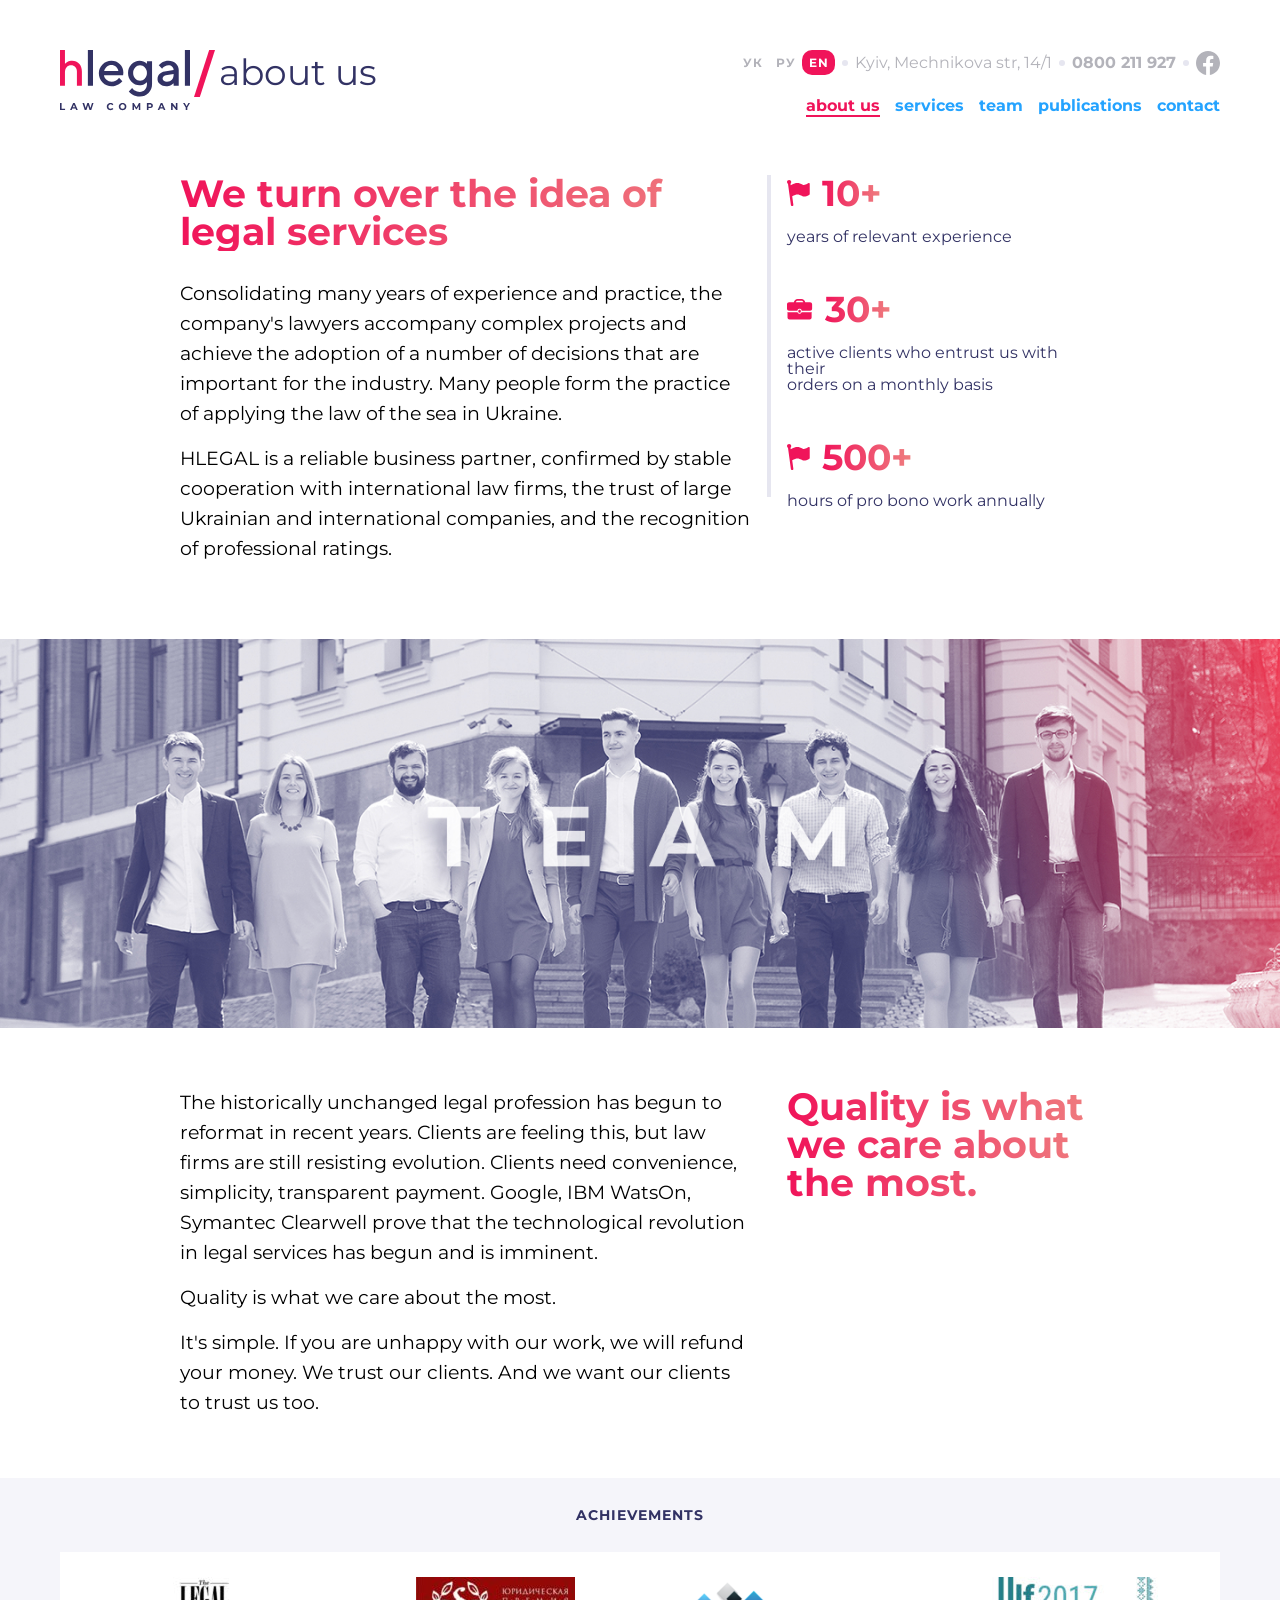
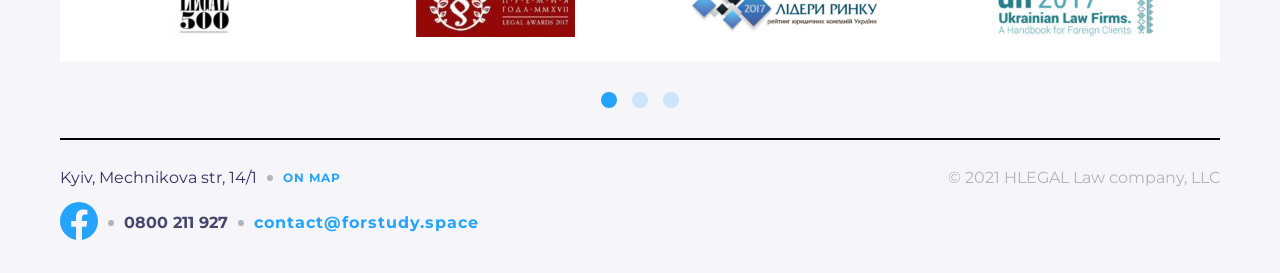
==== index.html @ e045e85e "Fixed footer-devider, some @media CSS rules added" ====
<!DOCTYPE html>
<html lang="en">
<head>
    <meta charset="UTF-8">
    <meta name="viewport" content="width=device-width, initial-scale=1.0">
    <link rel="stylesheet" href="./css/style.css">
    <link rel="preconnect" href="https://fonts.googleapis.com">
    <link rel="preconnect" href="https://fonts.gstatic.com" crossorigin>
    <link href="https://fonts.googleapis.com/css2?family=Montserrat:ital,wght@0,100..900;1,100..900&display=swap" rel="stylesheet">

    <title>Final project</title>

</head>
<body>
    <header class="header">
        <div class="container">
            <div class="header_cover">
                <div class="logo_box">
                    <a href="#"><img src="./img/Logo.svg" alt="logo image"></a>
                    <img class="slash" src="./img/Slash.svg" alt="devider image">
                    <div class="logo_text">
                        about us
                    </div>
                </div>
                <nav class="nav">
                    <div class="language_block">
                        <ul class="language_list">
                            <li><a class="language_btn" href="#">УК</a></li>
                            <li><a class="language_btn" href="#">РУ</a></li>
                            <li><a class="language_btn active" href="#">EN</a></li>
                            <li><a href="https://www.google.com/maps?q=Kyiv,Mechnikova+14/1" target="_blank">Kyiv, Mechnikova str, 14/1</a></li>
                            <li><a style="font-weight: 700;" href="tel:0800211927" >0800 211 927</a></li>
                            <li><a href="#"><img src="./img/Facebook-Header.svg" alt="facebook button"></a></li>
                        </ul>
                    </div>
                    <div class="nav_block">
                        <ul class="nav_block_list">
                            <li class="nav_block_item">
                                <a href="#" class="nav_block_link nav_block_link_active">about us
                                </a>
                            </li>
                            <li class="nav_block_item">
                                <a href="#" class="nav_block_link">services
                                </a>
                            </li>
                            <li class="nav_block_item">
                                <a href="#" class="nav_block_link">team
                                </a>
                            </li>
                            <li class="nav_block_item">
                                <a href="#" class="nav_block_link">publications
                                </a>
                            </li>
                            <li class="nav_block_item">
                                <a href="#" class="nav_block_link">contact
                                </a>
                            </li>
                        </ul>
                    </div>
                </nav>
            </div>
            
        </div>


    </header>
    <main class="main">
        <div class="container main_container">
            <div class="main_cover">
                <h1 class="main_title">
                    We turn over the idea of legal services
                </h1>
                <p class="main_descr">
                    Consolidating many years of experience and practice, the company's lawyers accompany complex projects and achieve the adoption of a number of decisions that are important for the industry. Many people form the practice of applying the law of the sea in Ukraine. 
                </p>
                <p class="main_descr">
                    HLEGAL is a reliable business partner, confirmed by stable <br> cooperation with international law firms, the trust of large Ukrainian and international companies, and the recognition of professional ratings.
                </p>
            </div>
            <div class="main_devider"></div>
            <div class="inform_block">
                <div class="inform_item">
                    <div class="inform_item_cover">
                        <img src="./img/flag_icon.svg" alt="flag icon">
                        <p class="item_counter">10+</p>
                    </div>
                    <p class="inform_item_desr">years of relevant experience</p>
                </div>
                <div class="inform_item">
                    <div class="inform_item_cover">
                        <img src="./img/portfolio_icon.svg" alt="portfolio icon">
                        <p class="item_counter">30+</p>
                    </div>
                    <p class="inform_item_desr">active clients who entrust us with their <br> orders on a monthly basis</p>
                </div>
                <div class="inform_item">
                    <div class="inform_item_cover">
                        <img src="./img/flag_icon.svg" alt="flag icon">
                        <p class="item_counter">500+</p>
                    </div>
                    <p class="inform_item_desr">hours of pro bono work annually</p>
                </div>
            </div>
        </div>
        <div class="team_foto">
            <img src="./img/team_foto.jpg" alt="team foto" class="team_img">
        </div>
        <div class="container main_container">
            <div class="main_cover">
                <p class="main_descr">
                    The historically unchanged legal profession has begun to reformat in recent years. Clients are feeling this, but law firms are still resisting evolution. Clients need convenience, simplicity, transparent payment. Google, IBM WatsOn, Symantec Clearwell prove that the technological revolution in legal services has begun and is imminent.
                </p>
                <p class="main_descr">
                    Quality is what we care about the most.
                </p>
                <p class="main_descr">
                    It's simple. If you are unhappy with our work, we will refund your money. We trust our clients. And we want our clients to trust us too.
                </p>
            </div>
            <div class="main_cover main_cover2">
                <h2 class="main_title">
                    Quality is what we care about the most.
                </h2>
            </div>
        </div>
        <div class="achievements_block">
            <div class="container achievements_container">
                <h3 class="achievements_title">
                    achievements
                </h3>
                <div class="achievements_cover">
                    <div class="achievements_item">
                        <img src="./img/achievements_img/legal.png" alt="legal image">
                    </div>
                    <div class="achievements_item">
                        <img src="./img/achievements_img/award2017.png" alt="award image">
                    </div>
                    <div class="achievements_item">
                        <img src="./img/achievements_img/lider.png" alt="lider image">
                    </div>
                    <div class="achievements_item">
                        <img src="./img/achievements_img/Ulf2017.png" alt="ukrainian law firm image">
                    </div>
                </div>
            </div>
            <div class="circles">
                <button class="circle active" type="button"></button>
                <button class="circle" type="button"></button>
                <button class="circle" type="button"></button>
            </div>
            <div class="container">
                <div class="footer_devider">
            </div>
            </div>
            
        </div>   
    </main>
    <footer class="footer">
        <div class="container">
            <div class="footer_cover">
                <div class="footer_contacts_block">
                    <ul class="footer_contacts">
                        <li> 
                            <a href="№">Kyiv, Mechnikova str, 14/1</a>
                        </li>
                        <li> 
                            <a href="https://www.google.com/maps?q=Kyiv,Mechnikova+14/1" target="_blank">On map</a>
                        </li>
                    </ul>
                    <ul class="footer_contacts footer_contacts_bottom">    
                        <li> 
                            <a href="#"><img src="./img/Facebook-Footer.svg" alt="facebook icon"></a>
                        </li>
                        <li> 
                            <a href="tel:0800211927">0800 211 927</a>
                        </li>
                        <li> 
                            <a href="mailto:contact@forstudy.space">contact@forstudy.space</a>
                        </li>
                    </ul>
                </div>
                <p class="copyright">© 2021 HLEGAL Law company, LLC</p>
            </div>
        </div>
    </footer>

    <script src="./script.js"></script>
</body>
</html>
---- css/style.css ----
* * {
    margin: 0;
    padding: 0;
    box-sizing: border-box;
}

.header {
    background-color: #FFFFFF;
    margin-bottom: 60px;
}

.container {
    max-width: 1439px;
    margin: auto;
}

.header_cover {
    padding: 0px 60px;
    padding-top: 50px;
    display: flex;
    justify-content: space-between;
}

.logo_box {
    display: flex;
}

.logo_text {
    font-family: Montserrat;
    font-weight: 400;
    font-style: Regular;
    font-size: 36px;
    line-height: 100%;
    letter-spacing: 0%;
    color: #323264;
    display: flex;
    padding-top: 4px;
}

.slash {
    padding: 0 4px;
    margin-bottom: auto;
}

.nav {
    display: flex;
    flex-direction: column;
    justify-content: space-between;
}

.language_block {
    height: 25px;
}

.language_list {
    list-style: none;
    margin: 0;
    padding: 0;
    height: 25px;
    display: flex;
    align-items: center;
}

.language_list li {
    display: flex;
    align-items: center;
}

.language_list li a {
    margin: 0;
    padding: 0;
    text-decoration: none;
    font-family: Montserrat;
    font-weight: 400;
    font-size: 16px;
    line-height: 100%;
    letter-spacing: 0%;
    color: #B3B3BA;
    display: flex;
    justify-content: center;
    align-items: center;
}

.language_list li .language_btn {
    font-family: Montserrat;
    font-weight: 700;
    font-size: 12px;
    line-height: 100%;
    letter-spacing: 1px;
    text-align: center;
    color: #B3B3BA;
    height: 25px;
    width: 33px;
}

.language_list li:nth-child(4)::after,
.language_list li:nth-child(3)::after, 
.language_list li:nth-child(5)::after {
    content: '';
    width: 6px;
    height: 6px;
    border-radius: 100%;
    background-color: #E6E6F0;
    margin-left: 7px;
    margin-right: 7px;
}

.language_list li .active {
    background-color: #F0145A;
    height: 25px;
    width: 33px;
    border-radius: 10px;
    color: white;
}

.nav_block {
    margin-top: 16px;
}

.nav_block_list {
    display: flex;
    list-style: none;
    gap: 15px;
    justify-content: flex-end;
}

.nav_block_link {
    text-decoration: none;
    font-family: Montserrat;
    font-weight: 700;
    font-style: Bold;
    font-size: 16px;
    line-height: 100%;
    letter-spacing: 0%;
    color: #24A3FF;

}

.nav_block_link_active {
    color: #F0145A;
    border-bottom: 2px solid #F0145A;
}


.main_container {
    display: flex;
    justify-content: space-between;
    align-items: start;
    padding: 0 180px;
    margin-bottom: 60px;
}

.main_cover {
    max-width: 62%;
}

.main_title {
    font-family: Montserrat;
    font-weight: 700;
    font-size: 38px;
    line-height: 100%;
    letter-spacing: 0%;
    background: linear-gradient(90deg, #F0145A 0%, #EF8080 100%);
    background-clip: text;
    -webkit-background-clip: text;
    -webkit-text-fill-color: transparent;
    margin-bottom: 28px;
}

.main_cover p:first-of-type {
    margin-bottom: 15px
}

.main_cover p:nth-of-type(2) {
    margin-bottom: 15px
}

.main_descr {
    font-family: Montserrat;
    font-weight: 400;
    font-size: 19px;
    line-height: 30px;
    letter-spacing: 0%;
    color: black;
}

.main_devider {
    height: 322px;
    width: 4px;
    background-color: #E6E6F0;
}

.inform_block {
    width: 34%;
    display: flex;
    flex-direction: column;
    gap: 46px;
}

.inform_item_cover {
    display: flex;
    align-items: center;
    gap: 12px;
}

.item_counter {
    background: linear-gradient(90deg, #F0145A 0%, #EF8080 100%);
    background-clip: text;
    -webkit-background-clip: text;
    -webkit-text-fill-color: transparent;
    font-family: Montserrat;
    font-weight: 700;
    font-size: 36px;
    line-height: 100%;
    letter-spacing: 0%;
}

.inform_item_desr {
    font-family: Montserrat;
    font-weight: 400;
    font-size: 16px;
    line-height: 100%;
    letter-spacing: 0%;
    color: #323264;
    padding-top: 18px;
}

.team_foto {
    position: relative;
    width: 100%;
    max-width: 1440px;
    margin: 0 auto;
    /* height: 438px; */
    overflow: hidden;
    margin-bottom: 60px;
}

.team_img {
    width: 100%;
    height: 100%;
    object-fit: cover; 
    display: block;
}

.main_cover2 {
    max-width: 34%;
}

.achievements_block {
    background-color: #F5F5FA;
}

.achievements_container {
    padding: 0 60px;
}


.achievements_title {
    padding: 30px 0;
    text-align: center;
    font-family: Montserrat;
    font-weight: 700;
    font-size: 14px;
    line-height: 100%;
    letter-spacing: 1px;
    text-transform: uppercase;
    color: #323264;
}

.achievements_cover {
    display: flex;
    justify-content: space-between;
    margin-bottom: 30px;
}

.achievements_item {
    height: 110px;
    width: 300px;
    background-color: white;
    display: flex;
    align-items: center;
    justify-content: center;
}   

.circles {
    display: flex;
    align-items: center;
    justify-content: center;
    gap: 15px;
    padding-bottom: 30px;
}

.circle {
    width: 16px;
    height: 16px;
    background-color: #24A3FF;
    border-radius: 50%;
    border: none;
    opacity: 0.2;
    cursor: pointer;
}

.circle:hover {
    background-color: #24A3FF;
    opacity: 0.6;
}

.circle.active {
    background: #24A3FF;
    opacity: 1;
}



.footer_devider {
    height: 2px;
    max-width: 100%;
    background-color: #E6E6F0;
    background-color: black;
    margin: 0 60px;
}

.footer {
    background-color: #F5F5FA;
    padding-top: 30px;
}

.footer_cover {
    padding: 0 60px;
    display: flex;
    justify-content: space-between;
}

.footer_contacts_block {
    display: flex;
    flex-direction: column;
    gap: 16px;
}

.footer_contacts {
    display: flex;
    align-items: center;
    list-style: none;
}

.footer_contacts li {
    display: flex;
    align-items: center;
}

.footer_contacts li a {
    text-decoration: none;
}

.footer_contacts li:not(:last-child)::after {
    content: "";
    width: 6px;
    height: 6px;
    border-radius: 50%;
    background: #B3B3BA;
    margin: 0 10px;
}

.footer_contacts li:first-child a {
    font-family: Montserrat;
    font-weight: 400;
    font-size: 16px;
    line-height: 100%;
    letter-spacing: 0%;
    color: #323264;
}

.footer_contacts li:last-child a {
    font-family: Montserrat;
    font-weight: 700;
    font-size: 12px;
    line-height: 100%;
    letter-spacing: 1px;
    text-transform: uppercase;
    color: #24A3FF;
}

.footer_contacts_bottom {
    padding-bottom: 30px;
}

.footer_contacts_bottom li:nth-child(2) a {
    font-family: Montserrat;
    font-weight: 700;
    font-size: 16px;
    line-height: 100%;
    letter-spacing: 0%;
    color: #46466E;
}

.footer_contacts_bottom li:last-child a {
    font-family: Montserrat;
    font-weight: 700;
    font-size: 16px;
    line-height: 100%;
    letter-spacing: 0%;
    color: #24A3FF;
    text-transform: lowercase;
}

.copyright {
    font-family: Montserrat;
    font-weight: 400;
    font-size: 16px;
    line-height: 100%;
    letter-spacing: 0px;
    color: #B3B3BA;
}

@media (max-width: 1024px) {
    .container {
        max-width: 904px;
    }

    .header_cover {
        padding-left: 0;
        padding-right: 0;
    }
    .main_container {
        padding-left: 0;
        padding-right: 0;
    }

    .team_foto {
        max-width: 1024px;
        width: 100%;
    }





    .footer_devider {

    }
}
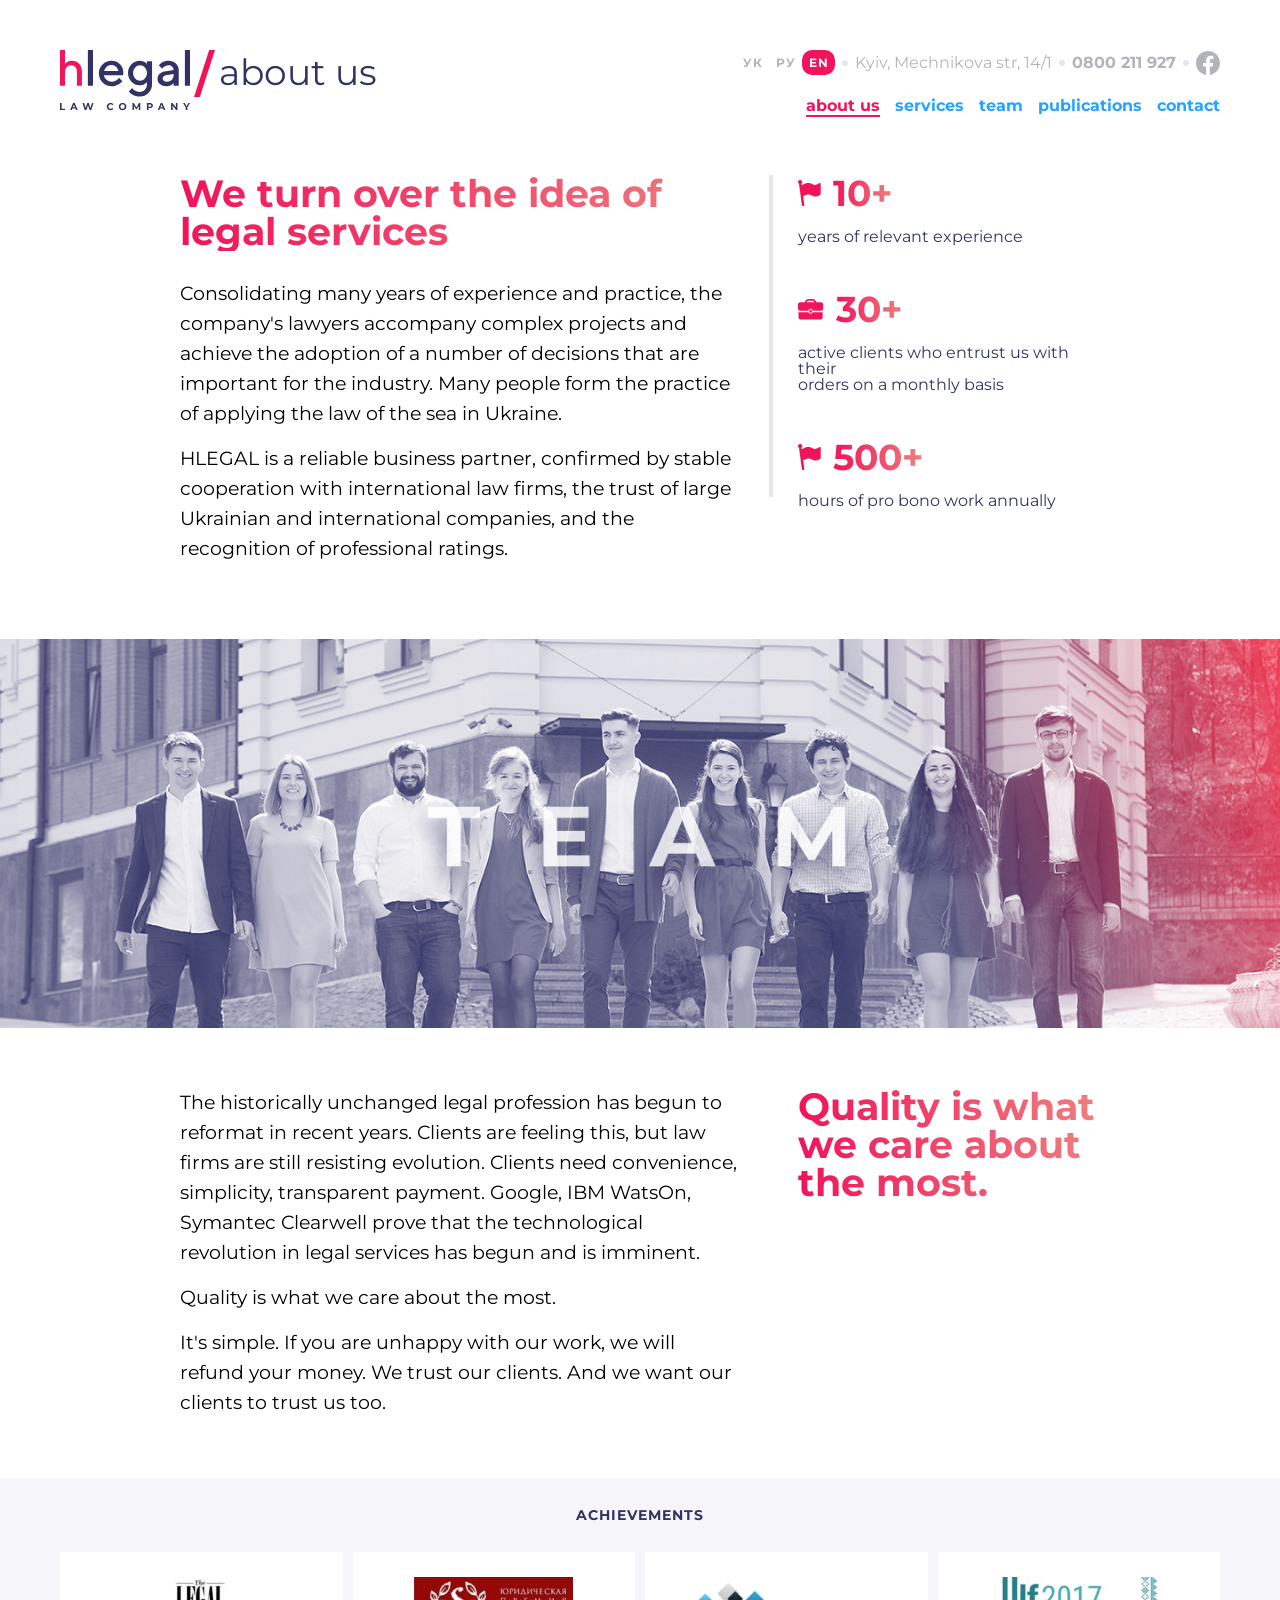
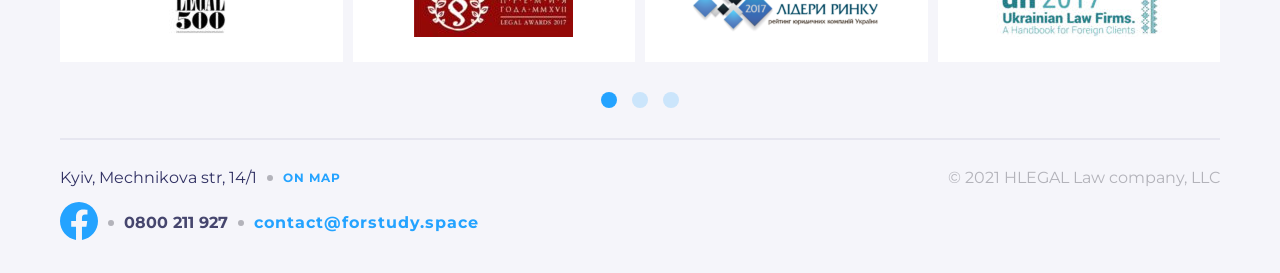
==== commit bec1c78d: "Translation for about page added" ====
--- a/index.html
+++ b/index.html
@@ -18,17 +18,18 @@
                 <div class="logo_box">
                     <a href="#"><img src="./img/Logo.svg" alt="logo image"></a>
                     <img class="slash" src="./img/Slash.svg" alt="devider image">
-                    <div class="logo_text">
+                    <div class="logo_text" data-i18n="header.pageTitle">
                         about us
                     </div>
                 </div>
                 <nav class="nav">
                     <div class="language_block">
                         <ul class="language_list">
-                            <li><a class="language_btn" href="#">УК</a></li>
-                            <li><a class="language_btn" href="#">РУ</a></li>
-                            <li><a class="language_btn active" href="#">EN</a></li>
-                            <li><a href="https://www.google.com/maps?q=Kyiv,Mechnikova+14/1" target="_blank">Kyiv, Mechnikova str, 14/1</a></li>
+                            <li><a class="language_btn" data-lang="uk" href="#">УК</a></li>
+                            <li><a class="language_btn" data-lang="ru" href="#">РУ</a></li>
+                            <li><a class="language_btn active" data-lang="en" href="#">EN</a></li>
+                            <li><a data-i18n="header.address"
+                                 href="https://www.google.com/maps?q=Kyiv,Mechnikova+14/1" target="_blank">Kyiv, Mechnikova str, 14/1</a></li>
                             <li><a style="font-weight: 700;" href="tel:0800211927" >0800 211 927</a></li>
                             <li><a href="#"><img src="./img/Facebook-Header.svg" alt="facebook button"></a></li>
                         </ul>
@@ -36,23 +37,23 @@
                     <div class="nav_block">
                         <ul class="nav_block_list">
                             <li class="nav_block_item">
-                                <a href="#" class="nav_block_link nav_block_link_active">about us
+                                <a href="#" class="nav_block_link nav_block_link_active" data-i18n="nav.about">about us
                                 </a>
                             </li>
                             <li class="nav_block_item">
-                                <a href="#" class="nav_block_link">services
+                                <a href="#" class="nav_block_link" data-i18n="nav.services">services
                                 </a>
                             </li>
                             <li class="nav_block_item">
-                                <a href="#" class="nav_block_link">team
+                                <a href="#" class="nav_block_link" data-i18n="nav.team">team
                                 </a>
                             </li>
                             <li class="nav_block_item">
-                                <a href="#" class="nav_block_link">publications
+                                <a href="#" class="nav_block_link" data-i18n="nav.publications">publications
                                 </a>
                             </li>
                             <li class="nav_block_item">
-                                <a href="#" class="nav_block_link">contact
+                                <a href="#" class="nav_block_link" data-i18n="nav.contact">contact
                                 </a>
                             </li>
                         </ul>
@@ -67,13 +68,13 @@
     <main class="main">
         <div class="container main_container">
             <div class="main_cover">
-                <h1 class="main_title">
+                <h1 class="main_title" data-i18n="hero.title">
                     We turn over the idea of legal services
                 </h1>
-                <p class="main_descr">
+                <p class="main_descr" data-i18n="hero.text1">
                     Consolidating many years of experience and practice, the company's lawyers accompany complex projects and achieve the adoption of a number of decisions that are important for the industry. Many people form the practice of applying the law of the sea in Ukraine. 
                 </p>
-                <p class="main_descr">
+                <p class="main_descr" data-i18n="hero.text2">
                     HLEGAL is a reliable business partner, confirmed by stable <br> cooperation with international law firms, the trust of large Ukrainian and international companies, and the recognition of professional ratings.
                 </p>
             </div>
@@ -84,21 +85,21 @@
                         <img src="./img/flag_icon.svg" alt="flag icon">
                         <p class="item_counter">10+</p>
                     </div>
-                    <p class="inform_item_desr">years of relevant experience</p>
+                    <p class="inform_item_desr" data-i18n="stats.exp">years of relevant experience</p>
                 </div>
                 <div class="inform_item">
                     <div class="inform_item_cover">
                         <img src="./img/portfolio_icon.svg" alt="portfolio icon">
                         <p class="item_counter">30+</p>
                     </div>
-                    <p class="inform_item_desr">active clients who entrust us with their <br> orders on a monthly basis</p>
+                    <p class="inform_item_desr" data-i18n="stats.clients">active clients who entrust us with their <br> orders on a monthly basis</p>
                 </div>
                 <div class="inform_item">
                     <div class="inform_item_cover">
                         <img src="./img/flag_icon.svg" alt="flag icon">
                         <p class="item_counter">500+</p>
                     </div>
-                    <p class="inform_item_desr">hours of pro bono work annually</p>
+                    <p class="inform_item_desr" data-i18n="stats.probono">hours of pro bono work annually</p>
                 </div>
             </div>
         </div>
@@ -107,25 +108,25 @@
         </div>
         <div class="container main_container">
             <div class="main_cover">
-                <p class="main_descr">
+                <p class="main_descr" data-i18n="bottom.text1">
                     The historically unchanged legal profession has begun to reformat in recent years. Clients are feeling this, but law firms are still resisting evolution. Clients need convenience, simplicity, transparent payment. Google, IBM WatsOn, Symantec Clearwell prove that the technological revolution in legal services has begun and is imminent.
                 </p>
-                <p class="main_descr">
+                <p class="main_descr" data-i18n="bottom.text2">
                     Quality is what we care about the most.
                 </p>
-                <p class="main_descr">
+                <p class="main_descr" data-i18n="bottom.text3">
                     It's simple. If you are unhappy with our work, we will refund your money. We trust our clients. And we want our clients to trust us too.
                 </p>
             </div>
             <div class="main_cover main_cover2">
-                <h2 class="main_title">
+                <h2 class="main_title" data-i18n="bottom.title">
                     Quality is what we care about the most.
                 </h2>
             </div>
         </div>
         <div class="achievements_block">
             <div class="container achievements_container">
-                <h3 class="achievements_title">
+                <h3 class="achievements_title" data-i18n="achievements.title">
                     achievements
                 </h3>
                 <div class="achievements_cover">
@@ -161,10 +162,10 @@
                 <div class="footer_contacts_block">
                     <ul class="footer_contacts">
                         <li> 
-                            <a href="№">Kyiv, Mechnikova str, 14/1</a>
+                            <a data-i18n="footer.address" href="№">Kyiv, Mechnikova str, 14/1</a>
                         </li>
                         <li> 
-                            <a href="https://www.google.com/maps?q=Kyiv,Mechnikova+14/1" target="_blank">On map</a>
+                            <a data-i18n="footer.map" href="https://www.google.com/maps?q=Kyiv,Mechnikova+14/1" target="_blank">On map</a>
                         </li>
                     </ul>
                     <ul class="footer_contacts footer_contacts_bottom">    
--- a/css/style.css
+++ b/css/style.css
@@ -151,7 +151,7 @@
 }
 
 .main_cover {
-    max-width: 62%;
+    max-width: 61.29%;
 }
 
 .main_title {
@@ -191,7 +191,7 @@
 }
 
 .inform_block {
-    width: 34%;
+    width: 32.777%;
     display: flex;
     flex-direction: column;
     gap: 46px;
@@ -243,7 +243,8 @@
 }
 
 .main_cover2 {
-    max-width: 34%;
+    max-width: 32.777%;
+    width: 100%;
 }
 
 .achievements_block {
@@ -271,11 +272,13 @@
     display: flex;
     justify-content: space-between;
     margin-bottom: 30px;
+    gap: 10px;
 }
 
 .achievements_item {
     height: 110px;
-    width: 300px;
+    max-width: 300px;
+    width: 100%;
     background-color: white;
     display: flex;
     align-items: center;
@@ -316,7 +319,6 @@
     height: 2px;
     max-width: 100%;
     background-color: #E6E6F0;
-    background-color: black;
     margin: 0 60px;
 }
 
@@ -421,21 +423,55 @@
         padding-left: 0;
         padding-right: 0;
     }
+
     .main_container {
         padding-left: 0;
         padding-right: 0;
     }
 
+    .main_cover {
+        max-width: 54%;
+        width: 100%;
+    }
+
+    .main_cover2 {
+         max-width: 40%;
+        width: 100%;
+    }
+
+    .inform_block {
+        max-width: 39%;
+        width: 100%;
+    }
+
     .team_foto {
         max-width: 1024px;
         width: 100%;
     }
 
-
-
-
+    .achievements_container {
+        padding: 0;
+    }
+
+    .achievements_cover {
+        gap: 10px;
+    }
+
+    .achievements_item {
+        max-width: 196px;
+    }
 
     .footer_devider {
-
+        margin: 0;
+    }
+
+    .footer_cover {
+        padding: 0;
+    }
+}
+
+@media (max-width: 930px) {
+    .container {
+        padding: 0 10px;
     }
 }
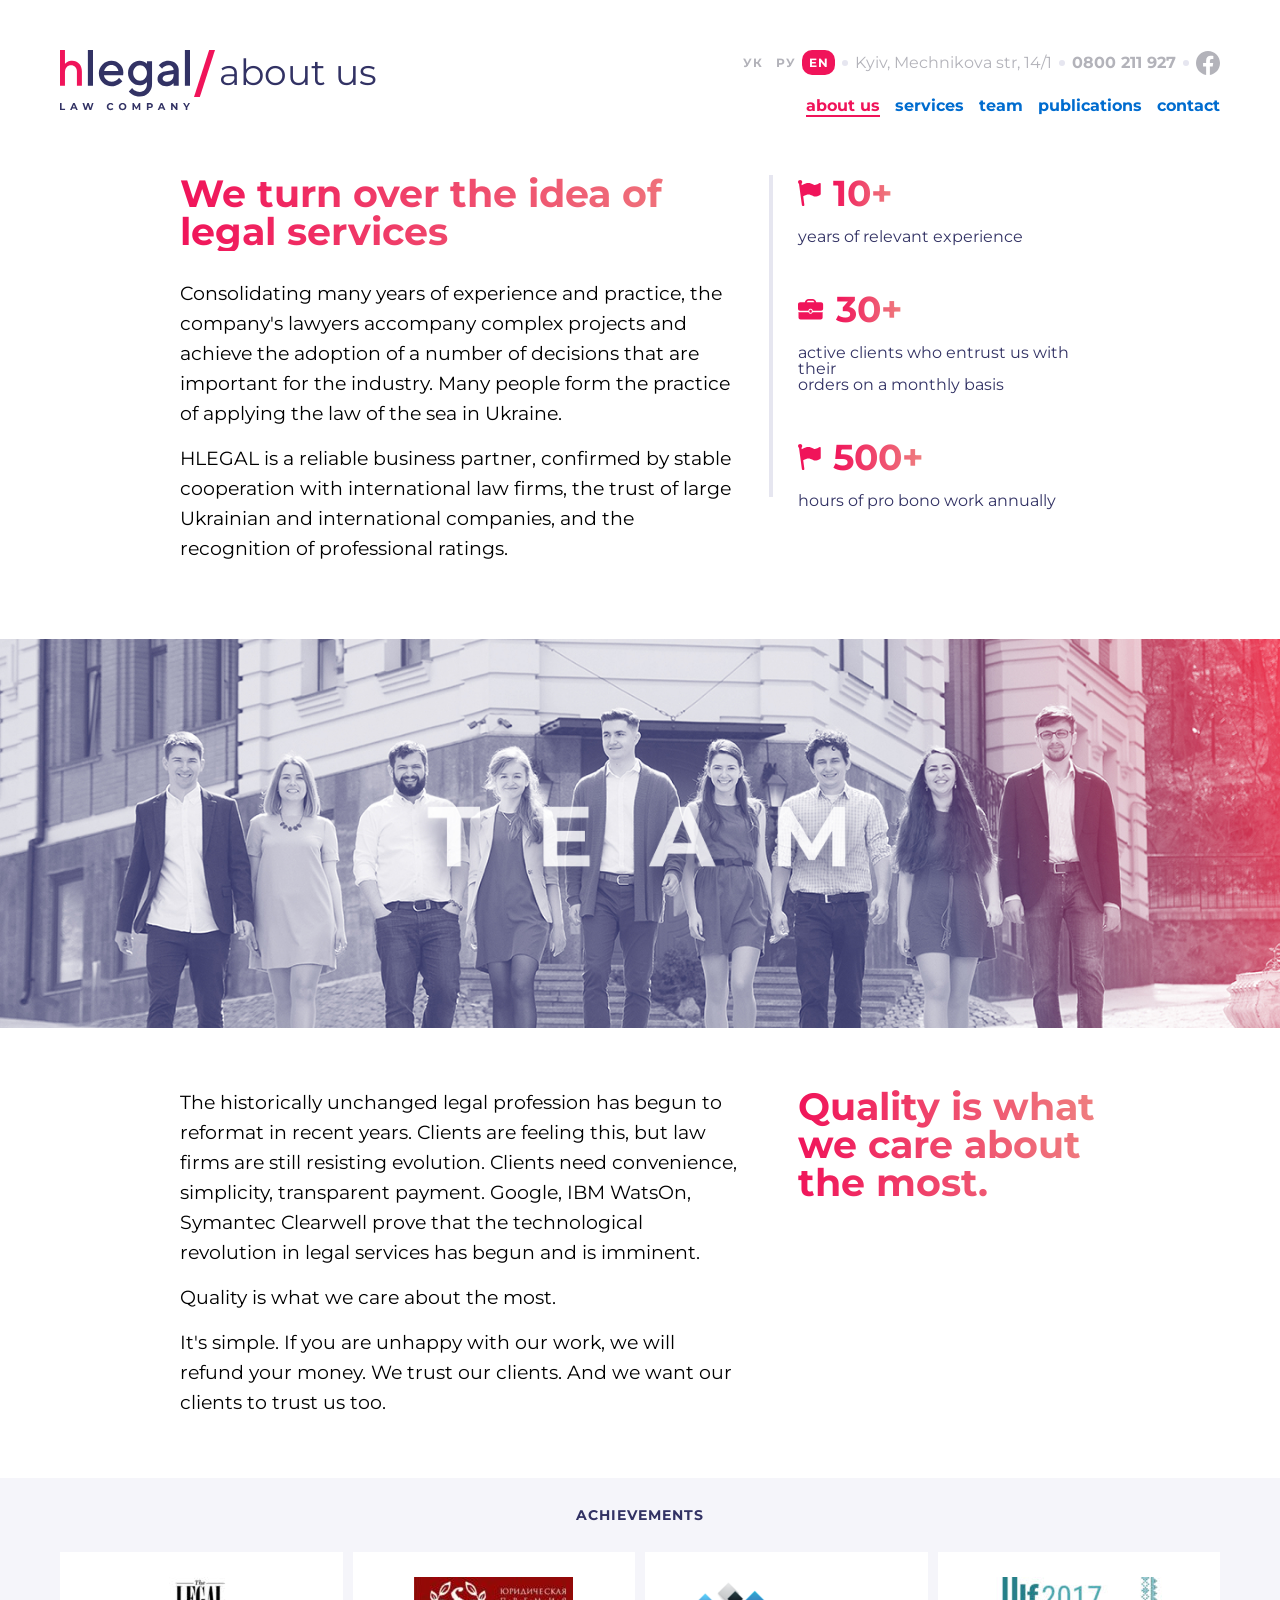
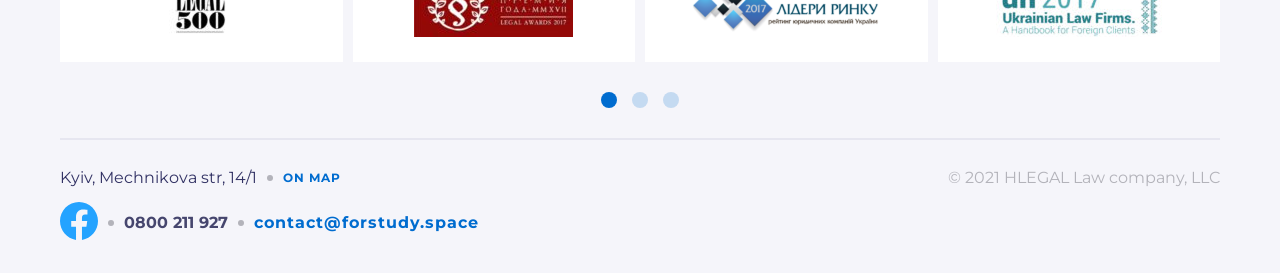
==== commit 7145a93e: "Sass used, new pages created" ====
--- a/index.html
+++ b/index.html
@@ -3,7 +3,7 @@
 <head>
     <meta charset="UTF-8">
     <meta name="viewport" content="width=device-width, initial-scale=1.0">
-    <link rel="stylesheet" href="./css/style.css">
+    <link rel="stylesheet" href="./css/styles.css">
     <link rel="preconnect" href="https://fonts.googleapis.com">
     <link rel="preconnect" href="https://fonts.gstatic.com" crossorigin>
     <link href="https://fonts.googleapis.com/css2?family=Montserrat:ital,wght@0,100..900;1,100..900&display=swap" rel="stylesheet">
@@ -45,7 +45,7 @@
                                 </a>
                             </li>
                             <li class="nav_block_item">
-                                <a href="#" class="nav_block_link" data-i18n="nav.team">team
+                                <a href="./pages/team.html" class="nav_block_link" data-i18n="nav.team">team
                                 </a>
                             </li>
                             <li class="nav_block_item">
--- a/css/styles.css
+++ b/css/styles.css
@@ -0,0 +1,535 @@
+* * {
+  margin: 0;
+  padding: 0;
+  box-sizing: border-box;
+}
+
+.header {
+  background-color: #FFFFFF;
+  margin-bottom: 60px;
+}
+
+.container {
+  max-width: 1439px;
+  margin: auto;
+}
+
+.header_cover {
+  padding: 0px 60px;
+  padding-top: 50px;
+  display: flex;
+  justify-content: space-between;
+}
+
+.logo_box {
+  display: flex;
+}
+
+.logo_text {
+  font-family: Montserrat;
+  font-weight: 400;
+  font-style: Regular;
+  font-size: 36px;
+  line-height: 100%;
+  letter-spacing: 0%;
+  color: #323264;
+  display: flex;
+  padding-top: 4px;
+}
+
+.slash {
+  padding: 0 4px;
+  margin-bottom: auto;
+}
+
+.nav {
+  display: flex;
+  flex-direction: column;
+  justify-content: space-between;
+}
+
+.language_block {
+  height: 25px;
+}
+
+.language_list {
+  list-style: none;
+  margin: 0;
+  padding: 0;
+  height: 25px;
+  display: flex;
+  align-items: center;
+}
+
+.language_list li {
+  display: flex;
+  align-items: center;
+}
+
+.language_list li a {
+  margin: 0;
+  padding: 0;
+  text-decoration: none;
+  font-family: Montserrat;
+  font-weight: 400;
+  font-size: 16px;
+  line-height: 100%;
+  letter-spacing: 0%;
+  color: #B3B3BA;
+  display: flex;
+  justify-content: center;
+  align-items: center;
+}
+
+.language_list li .language_btn {
+  font-family: Montserrat;
+  font-weight: 700;
+  font-size: 12px;
+  line-height: 100%;
+  letter-spacing: 1px;
+  text-align: center;
+  color: #B3B3BA;
+  height: 25px;
+  width: 33px;
+}
+
+.language_list li:nth-child(4)::after,
+.language_list li:nth-child(3)::after,
+.language_list li:nth-child(5)::after {
+  content: "";
+  width: 6px;
+  height: 6px;
+  border-radius: 100%;
+  background-color: #E6E6F0;
+  margin-left: 7px;
+  margin-right: 7px;
+}
+
+.language_list li .active {
+  background-color: #F0145A;
+  height: 25px;
+  width: 33px;
+  border-radius: 10px;
+  color: white;
+}
+
+.nav_block {
+  margin-top: 16px;
+}
+
+.nav_block_list {
+  display: flex;
+  list-style: none;
+  gap: 15px;
+  justify-content: flex-end;
+}
+
+.nav_block_link {
+  text-decoration: none;
+  font-family: Montserrat;
+  font-weight: 700;
+  font-style: Bold;
+  font-size: 16px;
+  line-height: 100%;
+  letter-spacing: 0%;
+  color: #006CCF;
+}
+
+.nav_block_link_active {
+  color: #F0145A;
+  border-bottom: 2px solid #F0145A;
+}
+
+.main_container {
+  display: flex;
+  justify-content: space-between;
+  align-items: start;
+  padding: 0 180px;
+  margin-bottom: 60px;
+}
+
+.main_cover {
+  max-width: 61.29%;
+}
+
+.main_title {
+  font-family: Montserrat;
+  font-weight: 700;
+  font-size: 38px;
+  line-height: 100%;
+  letter-spacing: 0%;
+  background: linear-gradient(90deg, #F0145A 0%, #EF8080 100%);
+  background-clip: text;
+  -webkit-background-clip: text;
+  -webkit-text-fill-color: transparent;
+  margin-bottom: 28px;
+}
+
+.main_cover p:first-of-type {
+  margin-bottom: 15px;
+}
+
+.main_cover p:nth-of-type(2) {
+  margin-bottom: 15px;
+}
+
+.main_descr {
+  font-family: Montserrat;
+  font-weight: 400;
+  font-size: 19px;
+  line-height: 30px;
+  letter-spacing: 0%;
+  color: black;
+}
+
+.main_devider {
+  height: 322px;
+  width: 4px;
+  background-color: #E6E6F0;
+}
+
+.inform_block {
+  width: 32.777%;
+  display: flex;
+  flex-direction: column;
+  gap: 46px;
+}
+
+.inform_item_cover {
+  display: flex;
+  align-items: center;
+  gap: 12px;
+}
+
+.item_counter {
+  background: linear-gradient(90deg, #F0145A 0%, #EF8080 100%);
+  background-clip: text;
+  -webkit-background-clip: text;
+  -webkit-text-fill-color: transparent;
+  font-family: Montserrat;
+  font-weight: 700;
+  font-size: 36px;
+  line-height: 100%;
+  letter-spacing: 0%;
+}
+
+.inform_item_desr {
+  font-family: Montserrat;
+  font-weight: 400;
+  font-size: 16px;
+  line-height: 100%;
+  letter-spacing: 0%;
+  color: #323264;
+  padding-top: 18px;
+}
+
+.team_foto {
+  position: relative;
+  width: 100%;
+  max-width: 1440px;
+  margin: 0 auto;
+  /* height: 438px; */
+  overflow: hidden;
+  margin-bottom: 60px;
+}
+
+.team_img {
+  width: 100%;
+  height: 100%;
+  object-fit: cover;
+  display: block;
+}
+
+.main_cover2 {
+  max-width: 32.777%;
+  width: 100%;
+}
+
+.achievements_block {
+  background-color: #F5F5FA;
+}
+
+.achievements_container {
+  padding: 0 60px;
+}
+
+.achievements_title {
+  padding: 30px 0;
+  text-align: center;
+  font-family: Montserrat;
+  font-weight: 700;
+  font-size: 14px;
+  line-height: 100%;
+  letter-spacing: 1px;
+  text-transform: uppercase;
+  color: #323264;
+}
+
+.achievements_cover {
+  display: flex;
+  justify-content: space-between;
+  margin-bottom: 30px;
+  gap: 10px;
+}
+
+.achievements_item {
+  height: 110px;
+  max-width: 300px;
+  width: 100%;
+  background-color: white;
+  display: flex;
+  align-items: center;
+  justify-content: center;
+}
+
+.circles {
+  display: flex;
+  align-items: center;
+  justify-content: center;
+  gap: 15px;
+  padding-bottom: 30px;
+}
+
+.circle {
+  width: 16px;
+  height: 16px;
+  background-color: #006CCF;
+  border-radius: 50%;
+  border: none;
+  opacity: 0.2;
+  cursor: pointer;
+}
+
+.circle:hover {
+  background-color: #006CCF;
+  opacity: 0.6;
+}
+
+.circle.active {
+  background: #006CCF;
+  opacity: 1;
+}
+
+.footer_devider {
+  height: 2px;
+  max-width: 100%;
+  background-color: #E6E6F0;
+  margin: 0 60px;
+}
+
+.footer {
+  background-color: #F5F5FA;
+  padding-top: 30px;
+}
+
+.footer_cover {
+  padding: 0 60px;
+  display: flex;
+  justify-content: space-between;
+}
+
+.footer_contacts_block {
+  display: flex;
+  flex-direction: column;
+  gap: 16px;
+}
+
+.footer_contacts {
+  display: flex;
+  align-items: center;
+  list-style: none;
+}
+
+.footer_contacts li {
+  display: flex;
+  align-items: center;
+}
+
+.footer_contacts li a {
+  text-decoration: none;
+}
+
+.footer_contacts li:not(:last-child)::after {
+  content: "";
+  width: 6px;
+  height: 6px;
+  border-radius: 50%;
+  background: #B3B3BA;
+  margin: 0 10px;
+}
+
+.footer_contacts li:first-child a {
+  font-family: Montserrat;
+  font-weight: 400;
+  font-size: 16px;
+  line-height: 100%;
+  letter-spacing: 0%;
+  color: #323264;
+}
+
+.footer_contacts li:last-child a {
+  font-family: Montserrat;
+  font-weight: 700;
+  font-size: 12px;
+  line-height: 100%;
+  letter-spacing: 1px;
+  text-transform: uppercase;
+  color: #006CCF;
+}
+
+.footer_contacts_bottom {
+  padding-bottom: 30px;
+}
+
+.footer_contacts_bottom li:nth-child(2) a {
+  font-family: Montserrat;
+  font-weight: 700;
+  font-size: 16px;
+  line-height: 100%;
+  letter-spacing: 0%;
+  color: #46466E;
+}
+
+.footer_contacts_bottom li:last-child a {
+  font-family: Montserrat;
+  font-weight: 700;
+  font-size: 16px;
+  line-height: 100%;
+  letter-spacing: 0%;
+  color: #006CCF;
+  text-transform: lowercase;
+}
+
+.copyright {
+  font-family: Montserrat;
+  font-weight: 400;
+  font-size: 16px;
+  line-height: 100%;
+  letter-spacing: 0px;
+  color: #B3B3BA;
+}
+
+@media (max-width: 1024px) {
+  .container {
+    max-width: 904px;
+  }
+  .header_cover {
+    padding-left: 0;
+    padding-right: 0;
+  }
+  .main_container {
+    padding-left: 0;
+    padding-right: 0;
+  }
+  .main_cover {
+    max-width: 54%;
+    width: 100%;
+  }
+  .main_cover2 {
+    max-width: 40%;
+    width: 100%;
+  }
+  .inform_block {
+    max-width: 39%;
+    width: 100%;
+  }
+  .team_foto {
+    max-width: 1024px;
+    width: 100%;
+  }
+  .achievements_container {
+    padding: 0;
+  }
+  .achievements_cover {
+    gap: 10px;
+  }
+  .achievements_item {
+    max-width: 196px;
+  }
+  .footer_devider {
+    margin: 0;
+  }
+  .footer_cover {
+    padding: 0;
+  }
+}
+@media (max-width: 930px) {
+  .container {
+    padding: 0 10px;
+  }
+}
+/* 21.04.2026 new adaptation */
+@media (max-width: 768px) {
+  .container {
+    width: 100%;
+    padding: 0 60px;
+  }
+  .header_cover {
+    display: grid;
+    grid-template-areas: "top" "logo" "menu";
+    row-gap: 30px;
+    padding: 50px 0 0;
+  }
+  .logo_box {
+    grid-area: logo;
+    align-items: flex-start;
+  }
+  .nav {
+    display: contents;
+  }
+  .language_block {
+    grid-area: top;
+  }
+  .nav_block {
+    grid-area: menu;
+    margin-top: 0;
+  }
+  .language_list {
+    flex-wrap: wrap;
+    justify-content: flex-start;
+    height: auto;
+  }
+  .nav_block_list {
+    justify-content: flex-start;
+    flex-wrap: wrap;
+    gap: 15px;
+  }
+  .logo_text {
+    font-size: 32px;
+  }
+  .slash {
+    height: 40px;
+    width: auto;
+  }
+  .main_container {
+    flex-wrap: wrap;
+    gap: 30px;
+  }
+  .main_cover {
+    max-width: 100%;
+  }
+  .inform_block {
+    max-width: 94%;
+  }
+  .achievements_item {
+    max-width: 132px;
+    max-height: 90px;
+  }
+  .achievements_item img {
+    max-width: 100%;
+    height: 40px;
+  }
+  .footer_cover {
+    flex-wrap: wrap;
+  }
+  .footer_cover p {
+    margin: auto;
+    padding-bottom: 30px;
+  }
+  .footer_contacts_block {
+    margin: auto;
+    gap: 21px;
+  }
+}
+
+/*# sourceMappingURL=styles.css.map */
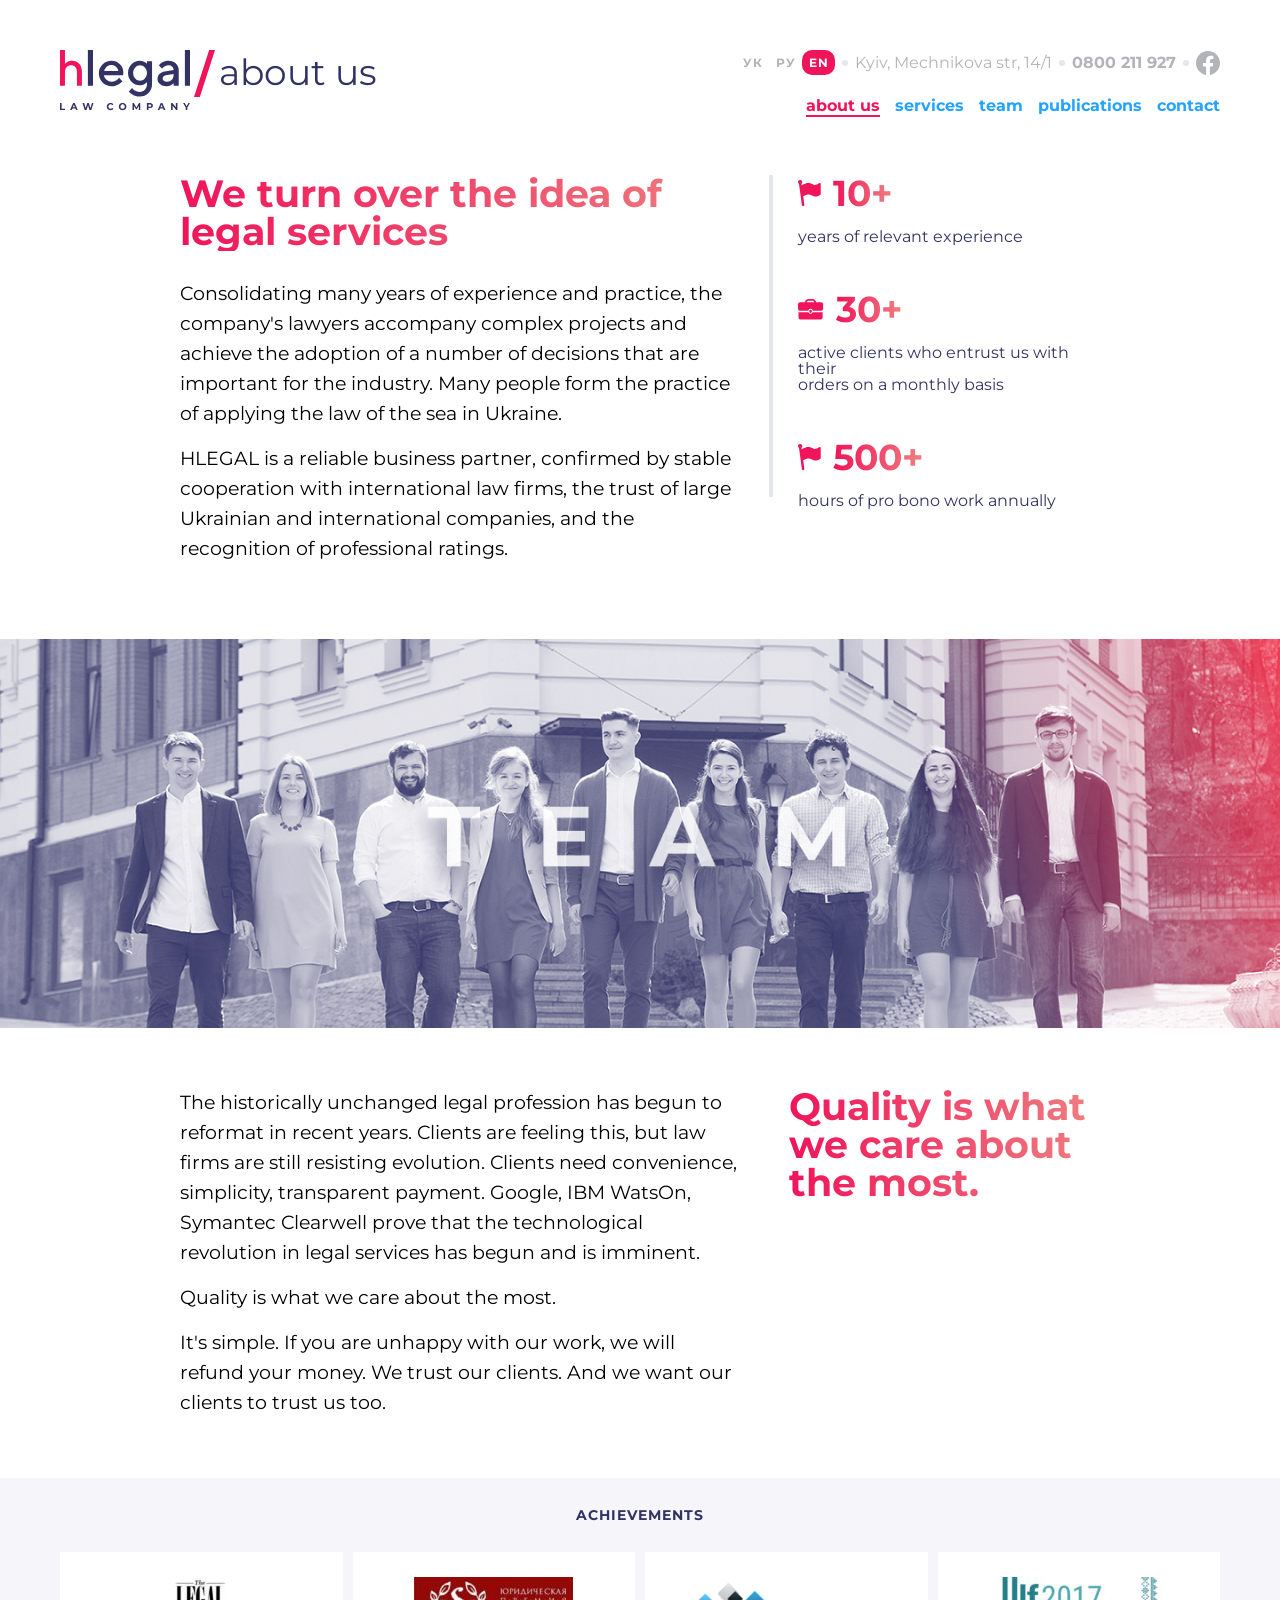
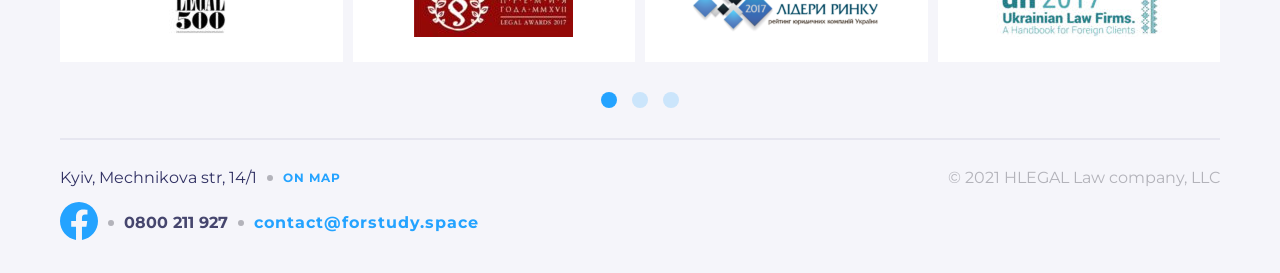
==== commit ee8a98e0: "Fixed some errors, chenged container blocks" ====
--- a/index.html
+++ b/index.html
@@ -66,8 +66,9 @@
 
     </header>
     <main class="main">
-        <div class="container main_container">
-            <div class="main_cover">
+        <div class="container ">
+            <div class="main_container">
+                <div class="main_cover">
                 <h1 class="main_title" data-i18n="hero.title">
                     We turn over the idea of legal services
                 </h1>
@@ -102,12 +103,15 @@
                     <p class="inform_item_desr" data-i18n="stats.probono">hours of pro bono work annually</p>
                 </div>
             </div>
+            </div>
+            
         </div>
         <div class="team_foto">
             <img src="./img/team_foto.jpg" alt="team foto" class="team_img">
         </div>
-        <div class="container main_container">
-            <div class="main_cover">
+        <div class="container">
+            <div class="main_container">
+                <div class="main_cover">
                 <p class="main_descr" data-i18n="bottom.text1">
                     The historically unchanged legal profession has begun to reformat in recent years. Clients are feeling this, but law firms are still resisting evolution. Clients need convenience, simplicity, transparent payment. Google, IBM WatsOn, Symantec Clearwell prove that the technological revolution in legal services has begun and is imminent.
                 </p>
@@ -123,10 +127,13 @@
                     Quality is what we care about the most.
                 </h2>
             </div>
+            </div>
+            
         </div>
         <div class="achievements_block">
-            <div class="container achievements_container">
-                <h3 class="achievements_title" data-i18n="achievements.title">
+            <div class="container">
+                <div class="achievements_container">
+                                    <h3 class="achievements_title" data-i18n="achievements.title">
                     achievements
                 </h3>
                 <div class="achievements_cover">
@@ -143,6 +150,8 @@
                         <img src="./img/achievements_img/Ulf2017.png" alt="ukrainian law firm image">
                     </div>
                 </div>
+                </div>
+
             </div>
             <div class="circles">
                 <button class="circle active" type="button"></button>
--- a/css/styles.css
+++ b/css/styles.css
@@ -4,39 +4,109 @@
   box-sizing: border-box;
 }
 
+body {
+  background-color: #ffffff;
+  font-family: "Montserrat", sans-serif;
+  color: #323264;
+}
+
+a {
+  text-decoration: none;
+}
+
+.container {
+  max-width: 1440px;
+  margin: 0 auto;
+}
+@media (max-width: 1024px) {
+  .container {
+    padding-inline: 60px;
+  }
+}
+@media (max-width: 930px) {
+  .container {
+    padding-inline: 10px;
+  }
+}
+@media (max-width: 768px) {
+  .container {
+    padding-inline: 60px;
+    width: 100%;
+  }
+}
+.container {
+  /*   @include media-mobile {
+        padding-inline: $container-padding-mobile;
+    } */
+}
+
 .header {
-  background-color: #FFFFFF;
+  background-color: #ffffff;
   margin-bottom: 60px;
 }
-
-.container {
-  max-width: 1439px;
-  margin: auto;
-}
-
 .header_cover {
-  padding: 0px 60px;
-  padding-top: 50px;
+  padding: 50px 60px 0;
   display: flex;
   justify-content: space-between;
 }
+@media (max-width: 1024px) {
+  .header_cover {
+    padding-left: 0;
+    padding-right: 0;
+  }
+}
+@media (max-width: 768px) {
+  .header_cover {
+    display: grid;
+    grid-template-areas: "top" "logo" "menu";
+    row-gap: 30px;
+    padding: 50px 0 0;
+  }
+}
 
 .logo_box {
   display: flex;
 }
-
+@media (max-width: 768px) {
+  .logo_box {
+    grid-area: logo;
+    align-items: flex-start;
+  }
+}
 .logo_text {
-  font-family: Montserrat;
+  font-family: "Montserrat", sans-serif;
+  font-size: 36px;
   font-weight: 400;
-  font-style: Regular;
-  font-size: 36px;
-  line-height: 100%;
-  letter-spacing: 0%;
+  line-height: 1;
   color: #323264;
   display: flex;
   padding-top: 4px;
 }
 
+/* .header {
+    background-color: #FFFFFF;
+    margin-bottom: 60px;
+} */
+/* .header_cover {
+    padding: 0px 60px;
+    padding-top: 50px;
+    display: flex;
+    justify-content: space-between;
+} */
+/* .logo_box {
+    display: flex;
+} */
+/* .logo_text {
+    font-family: Montserrat;
+    font-weight: 400;
+    font-style: Regular;
+    font-size: 36px;
+    line-height: 100%;
+    letter-spacing: 0%;
+    color: $mainColor;
+    display: flex;
+    padding-top: 4px;
+} */
 .slash {
   padding: 0 4px;
   margin-bottom: auto;
@@ -132,7 +202,7 @@
   font-size: 16px;
   line-height: 100%;
   letter-spacing: 0%;
-  color: #006CCF;
+  color: #24A3FF;
 }
 
 .nav_block_link_active {
@@ -241,7 +311,7 @@
 }
 
 .main_cover2 {
-  max-width: 32.777%;
+  max-width: 33.777%;
   width: 100%;
 }
 
@@ -293,7 +363,7 @@
 .circle {
   width: 16px;
   height: 16px;
-  background-color: #006CCF;
+  background-color: #24A3FF;
   border-radius: 50%;
   border: none;
   opacity: 0.2;
@@ -301,12 +371,12 @@
 }
 
 .circle:hover {
-  background-color: #006CCF;
+  background-color: #24A3FF;
   opacity: 0.6;
 }
 
 .circle.active {
-  background: #006CCF;
+  background: #24A3FF;
   opacity: 1;
 }
 
@@ -374,7 +444,7 @@
   line-height: 100%;
   letter-spacing: 1px;
   text-transform: uppercase;
-  color: #006CCF;
+  color: #24A3FF;
 }
 
 .footer_contacts_bottom {
@@ -396,7 +466,7 @@
   font-size: 16px;
   line-height: 100%;
   letter-spacing: 0%;
-  color: #006CCF;
+  color: #24A3FF;
   text-transform: lowercase;
 }
 
@@ -410,13 +480,10 @@
 }
 
 @media (max-width: 1024px) {
-  .container {
-    max-width: 904px;
-  }
-  .header_cover {
-    padding-left: 0;
-    padding-right: 0;
-  }
+  /*  .header_cover {
+       padding-left: 0;
+       padding-right: 0;
+   } */
   .main_container {
     padding-left: 0;
     padding-right: 0;
@@ -453,27 +520,21 @@
     padding: 0;
   }
 }
-@media (max-width: 930px) {
-  .container {
-    padding: 0 10px;
-  }
-}
 /* 21.04.2026 new adaptation */
 @media (max-width: 768px) {
-  .container {
-    width: 100%;
-    padding: 0 60px;
-  }
-  .header_cover {
-    display: grid;
-    grid-template-areas: "top" "logo" "menu";
-    row-gap: 30px;
-    padding: 50px 0 0;
-  }
-  .logo_box {
-    grid-area: logo;
-    align-items: flex-start;
-  }
+  /*     .header_cover {
+          display: grid;
+          grid-template-areas:
+              "top"
+              "logo"
+              "menu";
+          row-gap: 30px;
+          padding: 50px 0 0;
+      } */
+  /*   .logo_box {
+        grid-area: logo;
+        align-items: flex-start;
+    } */
   .nav {
     display: contents;
   }
@@ -509,7 +570,8 @@
     max-width: 100%;
   }
   .inform_block {
-    max-width: 94%;
+    max-width: 55%;
+    margin-right: auto;
   }
   .achievements_item {
     max-width: 132px;
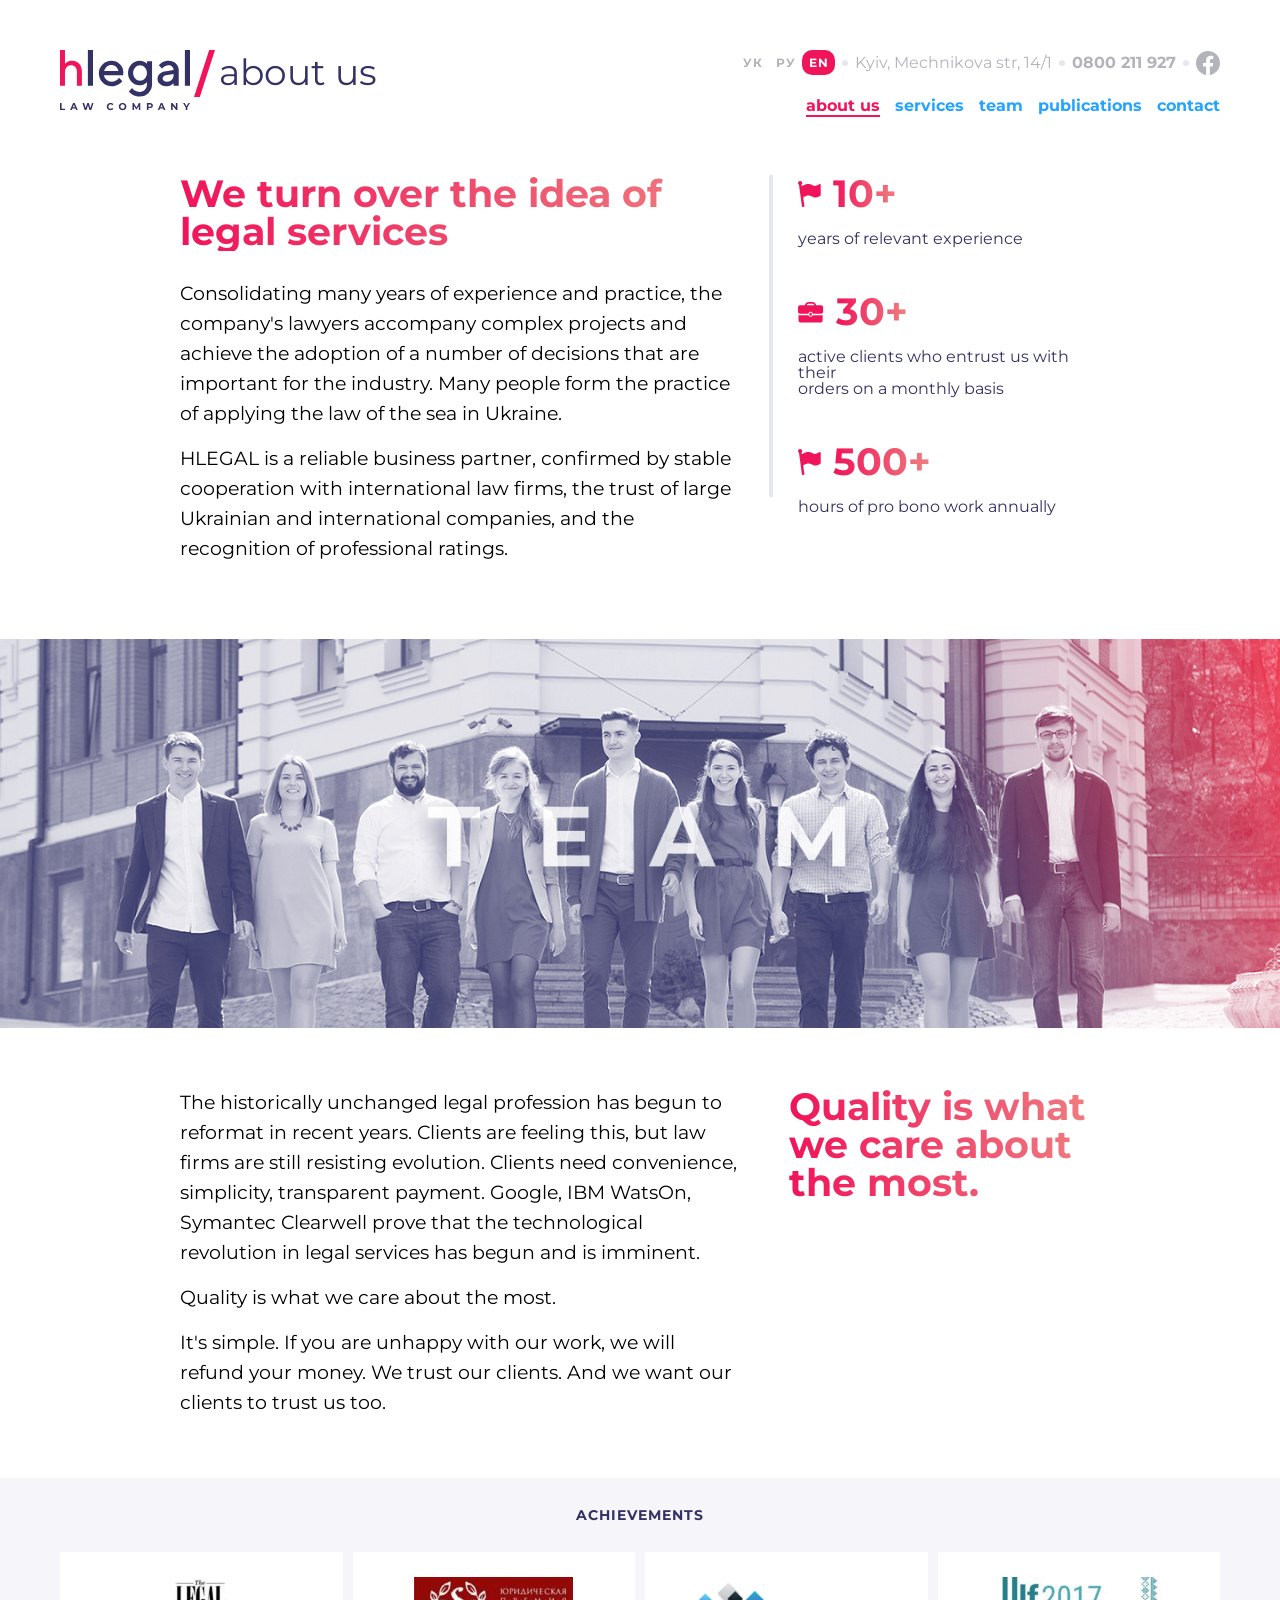
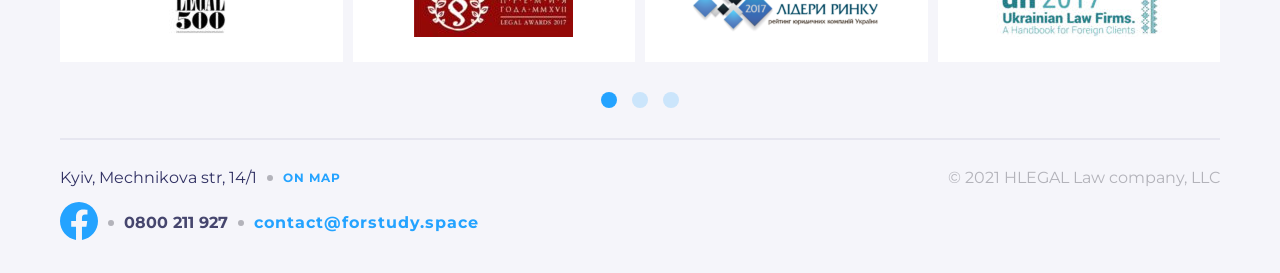
==== commit a79f1d47: "New mixins for text and webkit-gradient" ====
--- a/index.html
+++ b/index.html
@@ -66,7 +66,7 @@
 
     </header>
     <main class="main">
-        <div class="container ">
+        <div class="container">
             <div class="main_container">
                 <div class="main_cover">
                 <h1 class="main_title" data-i18n="hero.title">
--- a/css/styles.css
+++ b/css/styles.css
@@ -67,6 +67,16 @@
 .logo_box {
   display: flex;
 }
+.logo_box .slash {
+  padding: 0 4px;
+  margin-bottom: auto;
+}
+@media (max-width: 768px) {
+  .logo_box .slash {
+    height: 40px;
+    width: auto;
+  }
+}
 @media (max-width: 768px) {
   .logo_box {
     grid-area: logo;
@@ -83,46 +93,25 @@
   padding-top: 4px;
 }
 
-/* .header {
-    background-color: #FFFFFF;
-    margin-bottom: 60px;
-} */
-/* .header_cover {
-    padding: 0px 60px;
-    padding-top: 50px;
-    display: flex;
-    justify-content: space-between;
-} */
-/* .logo_box {
-    display: flex;
-} */
-/* .logo_text {
-    font-family: Montserrat;
-    font-weight: 400;
-    font-style: Regular;
-    font-size: 36px;
-    line-height: 100%;
-    letter-spacing: 0%;
-    color: $mainColor;
-    display: flex;
-    padding-top: 4px;
-} */
-.slash {
-  padding: 0 4px;
-  margin-bottom: auto;
-}
-
 .nav {
   display: flex;
   flex-direction: column;
   justify-content: space-between;
 }
-
-.language_block {
+@media (max-width: 768px) {
+  .nav {
+    display: contents;
+  }
+}
+.nav .language_block {
   height: 25px;
 }
-
-.language_list {
+@media (max-width: 768px) {
+  .nav .language_block {
+    grid-area: top;
+  }
+}
+.nav .language_list {
   list-style: none;
   margin: 0;
   padding: 0;
@@ -130,42 +119,18 @@
   display: flex;
   align-items: center;
 }
-
-.language_list li {
-  display: flex;
-  align-items: center;
-}
-
-.language_list li a {
-  margin: 0;
-  padding: 0;
-  text-decoration: none;
-  font-family: Montserrat;
-  font-weight: 400;
-  font-size: 16px;
-  line-height: 100%;
-  letter-spacing: 0%;
-  color: #B3B3BA;
-  display: flex;
-  justify-content: center;
-  align-items: center;
-}
-
-.language_list li .language_btn {
-  font-family: Montserrat;
-  font-weight: 700;
-  font-size: 12px;
-  line-height: 100%;
-  letter-spacing: 1px;
-  text-align: center;
-  color: #B3B3BA;
-  height: 25px;
-  width: 33px;
-}
-
-.language_list li:nth-child(4)::after,
-.language_list li:nth-child(3)::after,
-.language_list li:nth-child(5)::after {
+@media (max-width: 768px) {
+  .nav .language_list {
+    flex-wrap: wrap;
+    justify-content: flex-start;
+    height: auto;
+  }
+}
+.nav .language_list li {
+  display: flex;
+  align-items: center;
+}
+.nav .language_list li:nth-child(4)::after, .nav .language_list li:nth-child(3)::after, .nav .language_list li:nth-child(5)::after {
   content: "";
   width: 6px;
   height: 6px;
@@ -174,40 +139,178 @@
   margin-left: 7px;
   margin-right: 7px;
 }
-
-.language_list li .active {
+.nav .language_list li a {
+  margin: 0;
+  padding: 0;
+  font-family: "Montserrat", sans-serif;
+  font-size: 16px;
+  font-weight: 400;
+  line-height: 1;
+  color: #B3B3BA;
+  display: flex;
+  justify-content: center;
+  align-items: center;
+}
+.nav .language_list li .language_btn {
+  font-family: "Montserrat", sans-serif;
+  font-size: 12px;
+  font-weight: 700;
+  line-height: 1;
+  color: #B3B3BA;
+  letter-spacing: 1px;
+  text-align: center;
+  height: 25px;
+  width: 33px;
+}
+.nav .language_list li .active {
   background-color: #F0145A;
   height: 25px;
   width: 33px;
   border-radius: 10px;
-  color: white;
+  color: #ffffff;
 }
 
 .nav_block {
   margin-top: 16px;
 }
-
+@media (max-width: 768px) {
+  .nav_block {
+    grid-area: menu;
+    margin-top: 0;
+  }
+}
 .nav_block_list {
   display: flex;
   list-style: none;
   gap: 15px;
   justify-content: flex-end;
 }
-
+@media (max-width: 768px) {
+  .nav_block_list {
+    justify-content: flex-start;
+    flex-wrap: wrap;
+    gap: 15px;
+  }
+}
 .nav_block_link {
   text-decoration: none;
-  font-family: Montserrat;
-  font-weight: 700;
-  font-style: Bold;
-  font-size: 16px;
-  line-height: 100%;
-  letter-spacing: 0%;
+  font-family: "Montserrat", sans-serif;
+  font-size: 16px;
+  font-weight: 700;
+  line-height: 1;
   color: #24A3FF;
 }
-
 .nav_block_link_active {
   color: #F0145A;
   border-bottom: 2px solid #F0145A;
+}
+
+.footer {
+  background-color: #F5F5FA;
+  padding-top: 30px;
+}
+.footer_devider {
+  height: 2px;
+  /*  max-width: 100%; */
+  background-color: #E6E6F0;
+  margin: 0 60px;
+}
+@media (max-width: 1024px) {
+  .footer_devider {
+    margin: 0;
+    padding-inline: 0;
+    max-width: 100%;
+  }
+}
+.footer_cover {
+  display: flex;
+  justify-content: space-between;
+  padding-inline: 60px;
+}
+@media (max-width: 1024px) {
+  .footer_cover {
+    margin: 0;
+    padding: 0;
+  }
+}
+@media (max-width: 768px) {
+  .footer_cover {
+    flex-wrap: wrap;
+  }
+  .footer_cover p {
+    margin: auto;
+    padding-bottom: 30px;
+  }
+}
+.footer_contacts {
+  display: flex;
+  align-items: center;
+  list-style: none;
+}
+.footer_contacts_block {
+  display: flex;
+  flex-direction: column;
+  gap: 16px;
+}
+@media (max-width: 768px) {
+  .footer_contacts_block {
+    margin: auto;
+    gap: 21px;
+  }
+}
+.footer_contacts li {
+  display: flex;
+  align-items: center;
+}
+.footer_contacts li:not(:last-child)::after {
+  content: "";
+  width: 6px;
+  height: 6px;
+  border-radius: 50%;
+  background: #B3B3BA;
+  margin: 0 10px;
+}
+.footer_contacts li:first-child a {
+  font-family: "Montserrat", sans-serif;
+  font-size: 16px;
+  font-weight: 400;
+  line-height: 1;
+  color: #323264;
+}
+.footer_contacts li:last-child a {
+  font-family: "Montserrat", sans-serif;
+  font-size: 12px;
+  font-weight: 700;
+  line-height: 1;
+  color: #24A3FF;
+  letter-spacing: 1px;
+  text-transform: uppercase;
+}
+.footer_contacts_bottom {
+  padding-bottom: 30px;
+}
+.footer_contacts_bottom li:nth-child(2) a {
+  font-family: "Montserrat", sans-serif;
+  font-size: 16px;
+  font-weight: 700;
+  line-height: 1;
+  color: #46466E;
+}
+.footer_contacts_bottom li:last-child a {
+  font-family: "Montserrat", sans-serif;
+  font-size: 16px;
+  font-weight: 700;
+  line-height: 1;
+  color: #24A3FF;
+  text-transform: lowercase;
+}
+.footer .copyright {
+  font-family: "Montserrat", sans-serif;
+  font-size: 16px;
+  font-weight: 400;
+  line-height: 1;
+  color: #B3B3BA;
+  letter-spacing: 0;
 }
 
 .main_container {
@@ -223,11 +326,11 @@
 }
 
 .main_title {
-  font-family: Montserrat;
-  font-weight: 700;
+  font-family: "Montserrat", sans-serif;
   font-size: 38px;
-  line-height: 100%;
-  letter-spacing: 0%;
+  font-weight: 700;
+  line-height: 1;
+  color: inherit;
   background: linear-gradient(90deg, #F0145A 0%, #EF8080 100%);
   background-clip: text;
   -webkit-background-clip: text;
@@ -244,12 +347,11 @@
 }
 
 .main_descr {
-  font-family: Montserrat;
+  font-family: "Montserrat", sans-serif;
+  font-size: 19px;
   font-weight: 400;
-  font-size: 19px;
   line-height: 30px;
-  letter-spacing: 0%;
-  color: black;
+  color: #000000;
 }
 
 .main_devider {
@@ -272,23 +374,22 @@
 }
 
 .item_counter {
+  font-family: "Montserrat", sans-serif;
+  font-size: 38px;
+  font-weight: 700;
+  line-height: 1;
+  color: inherit;
   background: linear-gradient(90deg, #F0145A 0%, #EF8080 100%);
   background-clip: text;
   -webkit-background-clip: text;
   -webkit-text-fill-color: transparent;
-  font-family: Montserrat;
-  font-weight: 700;
-  font-size: 36px;
-  line-height: 100%;
-  letter-spacing: 0%;
 }
 
 .inform_item_desr {
-  font-family: Montserrat;
+  font-family: "Montserrat", sans-serif;
+  font-size: 16px;
   font-weight: 400;
-  font-size: 16px;
-  line-height: 100%;
-  letter-spacing: 0%;
+  line-height: 1;
   color: #323264;
   padding-top: 18px;
 }
@@ -324,15 +425,15 @@
 }
 
 .achievements_title {
+  font-family: "Montserrat", sans-serif;
+  font-size: 14px;
+  font-weight: 700;
+  line-height: 1;
+  color: #323264;
   padding: 30px 0;
   text-align: center;
-  font-family: Montserrat;
-  font-weight: 700;
-  font-size: 14px;
-  line-height: 100%;
   letter-spacing: 1px;
   text-transform: uppercase;
-  color: #323264;
 }
 
 .achievements_cover {
@@ -346,7 +447,7 @@
   height: 110px;
   max-width: 300px;
   width: 100%;
-  background-color: white;
+  background-color: #ffffff;
   display: flex;
   align-items: center;
   justify-content: center;
@@ -380,120 +481,17 @@
   opacity: 1;
 }
 
-.footer_devider {
-  height: 2px;
-  max-width: 100%;
-  background-color: #E6E6F0;
-  margin: 0 60px;
-}
-
-.footer {
-  background-color: #F5F5FA;
-  padding-top: 30px;
-}
-
-.footer_cover {
-  padding: 0 60px;
-  display: flex;
-  justify-content: space-between;
-}
-
-.footer_contacts_block {
-  display: flex;
-  flex-direction: column;
-  gap: 16px;
-}
-
-.footer_contacts {
-  display: flex;
-  align-items: center;
-  list-style: none;
-}
-
-.footer_contacts li {
-  display: flex;
-  align-items: center;
-}
-
-.footer_contacts li a {
-  text-decoration: none;
-}
-
-.footer_contacts li:not(:last-child)::after {
-  content: "";
-  width: 6px;
-  height: 6px;
-  border-radius: 50%;
-  background: #B3B3BA;
-  margin: 0 10px;
-}
-
-.footer_contacts li:first-child a {
-  font-family: Montserrat;
-  font-weight: 400;
-  font-size: 16px;
-  line-height: 100%;
-  letter-spacing: 0%;
-  color: #323264;
-}
-
-.footer_contacts li:last-child a {
-  font-family: Montserrat;
-  font-weight: 700;
-  font-size: 12px;
-  line-height: 100%;
-  letter-spacing: 1px;
-  text-transform: uppercase;
-  color: #24A3FF;
-}
-
-.footer_contacts_bottom {
-  padding-bottom: 30px;
-}
-
-.footer_contacts_bottom li:nth-child(2) a {
-  font-family: Montserrat;
-  font-weight: 700;
-  font-size: 16px;
-  line-height: 100%;
-  letter-spacing: 0%;
-  color: #46466E;
-}
-
-.footer_contacts_bottom li:last-child a {
-  font-family: Montserrat;
-  font-weight: 700;
-  font-size: 16px;
-  line-height: 100%;
-  letter-spacing: 0%;
-  color: #24A3FF;
-  text-transform: lowercase;
-}
-
-.copyright {
-  font-family: Montserrat;
-  font-weight: 400;
-  font-size: 16px;
-  line-height: 100%;
-  letter-spacing: 0px;
-  color: #B3B3BA;
-}
-
 @media (max-width: 1024px) {
-  /*  .header_cover {
-       padding-left: 0;
-       padding-right: 0;
-   } */
   .main_container {
     padding-left: 0;
     padding-right: 0;
   }
   .main_cover {
-    max-width: 54%;
+    max-width: 55%;
     width: 100%;
   }
   .main_cover2 {
-    max-width: 40%;
+    max-width: 41%;
     width: 100%;
   }
   .inform_block {
@@ -513,55 +511,8 @@
   .achievements_item {
     max-width: 196px;
   }
-  .footer_devider {
-    margin: 0;
-  }
-  .footer_cover {
-    padding: 0;
-  }
-}
-/* 21.04.2026 new adaptation */
-@media (max-width: 768px) {
-  /*     .header_cover {
-          display: grid;
-          grid-template-areas:
-              "top"
-              "logo"
-              "menu";
-          row-gap: 30px;
-          padding: 50px 0 0;
-      } */
-  /*   .logo_box {
-        grid-area: logo;
-        align-items: flex-start;
-    } */
-  .nav {
-    display: contents;
-  }
-  .language_block {
-    grid-area: top;
-  }
-  .nav_block {
-    grid-area: menu;
-    margin-top: 0;
-  }
-  .language_list {
-    flex-wrap: wrap;
-    justify-content: flex-start;
-    height: auto;
-  }
-  .nav_block_list {
-    justify-content: flex-start;
-    flex-wrap: wrap;
-    gap: 15px;
-  }
-  .logo_text {
-    font-size: 32px;
-  }
-  .slash {
-    height: 40px;
-    width: auto;
-  }
+}
+@media (max-width: 768px) {
   .main_container {
     flex-wrap: wrap;
     gap: 30px;
@@ -581,17 +532,6 @@
     max-width: 100%;
     height: 40px;
   }
-  .footer_cover {
-    flex-wrap: wrap;
-  }
-  .footer_cover p {
-    margin: auto;
-    padding-bottom: 30px;
-  }
-  .footer_contacts_block {
-    margin: auto;
-    gap: 21px;
-  }
 }
 
 /*# sourceMappingURL=styles.css.map */
